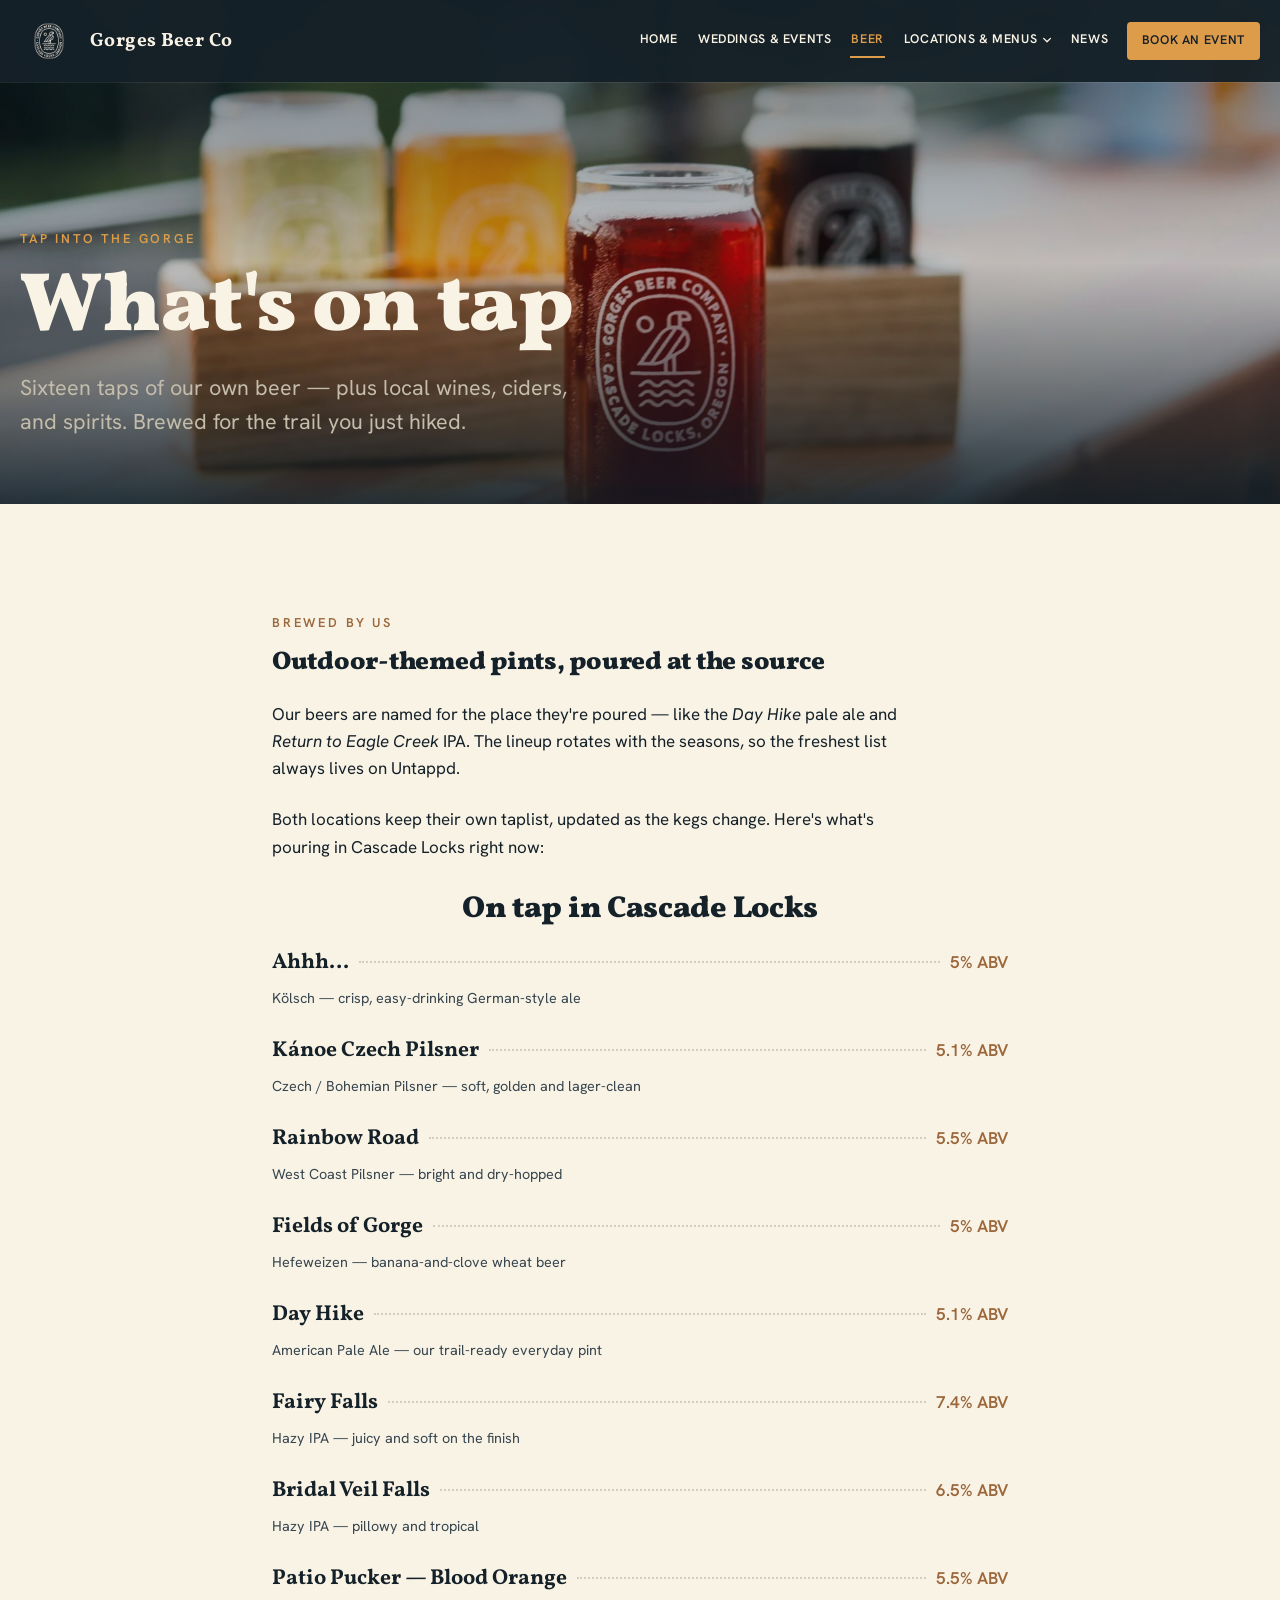
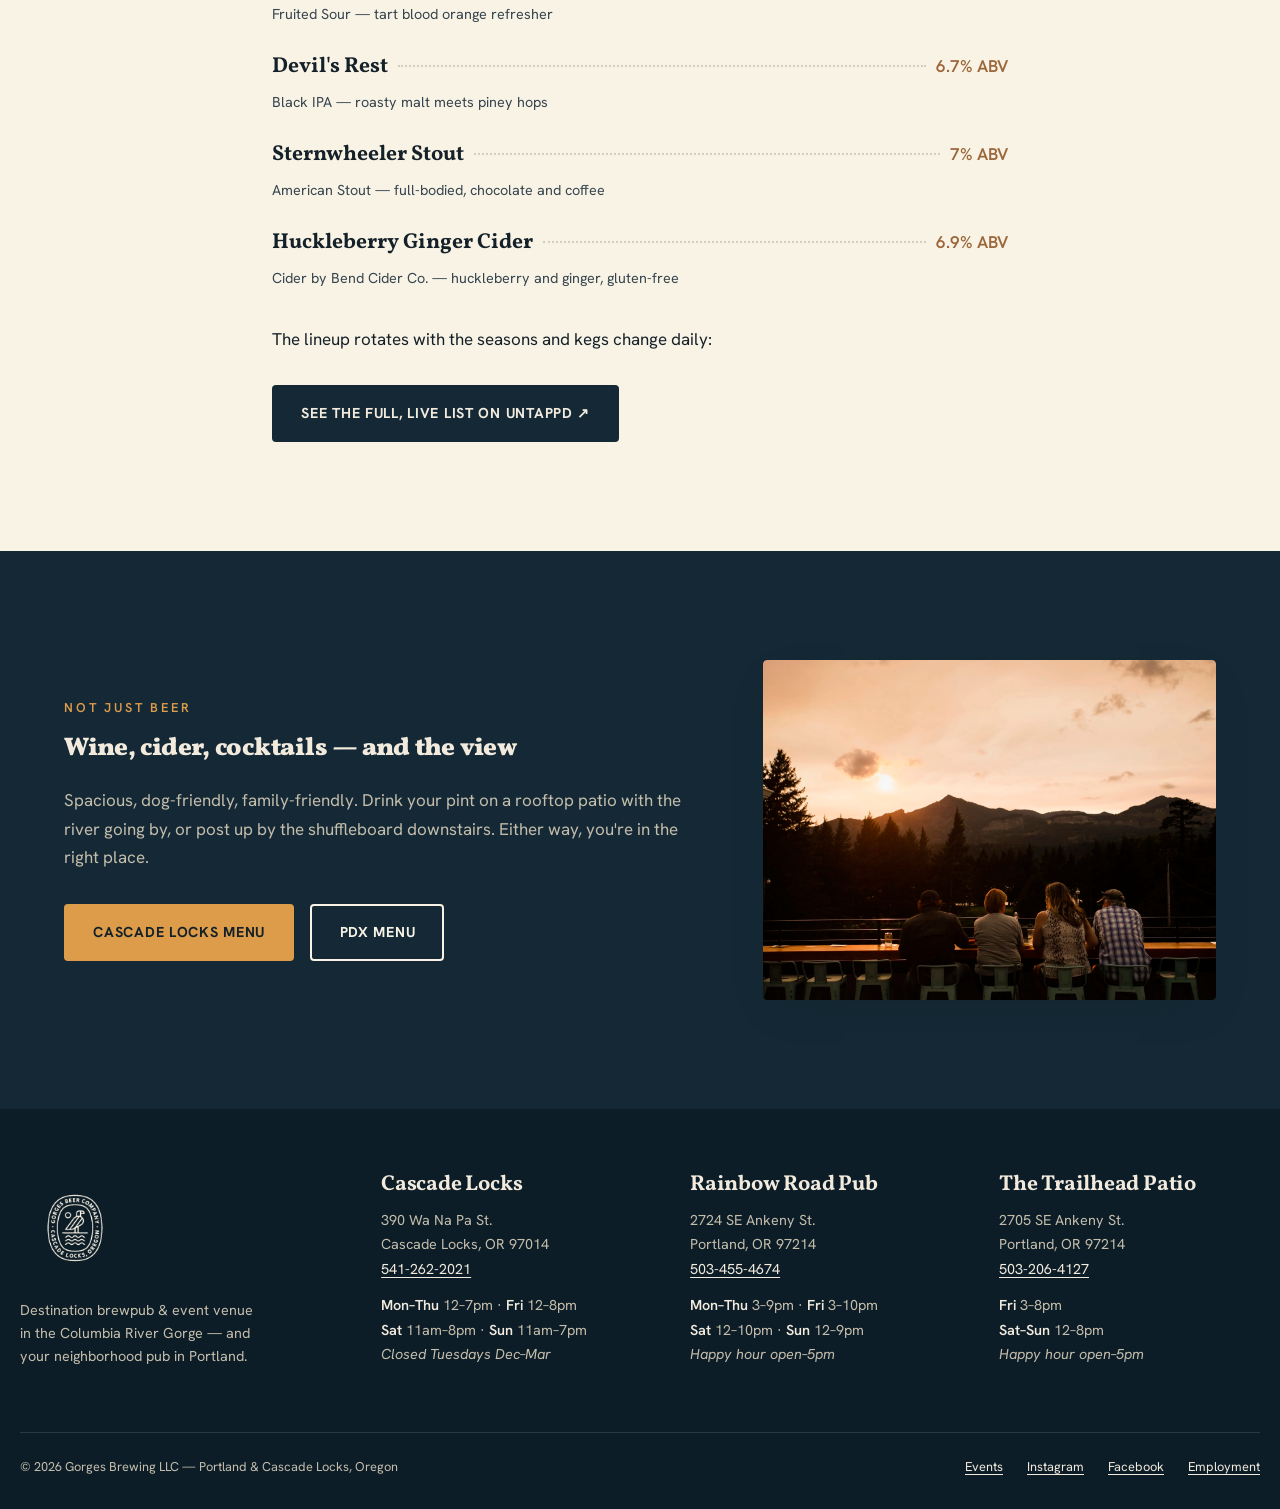
==== beer.html @ 1b835e68 "Publish client preview from 8b607e2" ====
<!DOCTYPE html>
<html lang="en">
<head>
  <meta charset="UTF-8">
  <meta name="viewport" content="width=device-width, initial-scale=1.0">
  <meta name="robots" content="noindex, nofollow">
  <title>What's On Tap — Gorges Beer Co | Brewed in Portland &amp; Poured in the Gorge</title>
  <meta name="description" content="Sixteen rotating taps of Gorges beer — pilsners, IPAs, a hefeweizen and local cider — poured fresh in Cascade Locks, plus local wines and spirits. See the current Cascade Locks taplist, updated as the kegs change.">
  <link rel="icon" href="images/logo-badge-cream.png">
  <link rel="canonical" href="https://www.gorgesbeer.com/beer.html">
  <meta property="og:title" content="What's On Tap — Gorges Beer Co">
  <meta property="og:description" content="16 taps of our own beer, plus local wine, cider and spirits — Cascade Locks &amp; Portland.">
  <meta property="og:type" content="website">
  <meta property="og:image" content="images/beer-cans.jpg">
  <link rel="stylesheet" href="css/styles.css">
</head>
<body>
  <a class="skip-link" href="#main">Skip to content</a>

  <header class="site-header site-header--solid">
    <div class="container--wide">
      <nav class="nav" aria-label="Main">
        <a class="nav__brand" href="index.html">
          <img src="images/logo-badge-cream.png" alt="Gorges Beer Company — Cascade Locks, Oregon">
          <span>Gorges Beer Co</span>
        </a>
        <button class="nav__toggle" aria-expanded="false" aria-controls="nav-links" aria-label="Menu">
          <svg viewBox="0 0 24 24" fill="none" stroke="currentColor" stroke-width="2" stroke-linecap="round"><path d="M3 6h18M3 12h18M3 18h18"/></svg>
        </button>
        <ul class="nav__links" id="nav-links">
          <li><a href="index.html">Home</a></li>
          <li><a href="weddings-events.html">Weddings &amp; Events</a></li>
          <li><a href="beer.html" aria-current="page">Beer</a></li>
          <li class="nav__dd">
            <button class="nav__dd-btn" type="button" aria-expanded="false" aria-haspopup="true">
              Locations &amp; Menus
              <svg viewBox="0 0 12 8" fill="none" stroke="currentColor" stroke-width="2" stroke-linecap="round" stroke-linejoin="round" aria-hidden="true"><path d="M1 1.5 6 6.5 11 1.5"/></svg>
            </button>
            <ul class="nav__dd-menu">
              <li><a href="menu-cascade-locks.html">Cascade Locks — Menu &amp; Hours</a></li>
              <li><a href="menu-pdx.html">Portland — Menu &amp; Hours</a></li>
              <li><a href="happy-hour.html">Happy Hour Menu</a></li>
            </ul>
          </li>
          <li><a href="news.html">News</a></li>
          <li><a class="nav__cta" href="weddings-events.html#inquiry">Book an Event</a></li>
        </ul>
      </nav>
    </div>
  </header>

  <main id="main">
    <section class="hero hero--page" aria-label="Gorges beer on tap">
      <div class="hero__media">
        <img src="images/taps-row.jpg" alt="Tap handles lined up at the Gorges bar" fetchpriority="high">
      </div>
      <div class="hero__scrim"></div>
      <div class="hero__content container--wide">
        <span class="eyebrow">Tap into the Gorge</span>
        <h1>What's on tap</h1>
        <p class="lede">Sixteen taps of our own beer — plus local wines, ciders, and spirits. Brewed for the trail you just hiked.</p>
      </div>
    </section>

    <section class="section">
      <div class="container">
        <div class="beer-brewed">
          <div class="reveal">
            <span class="eyebrow">Brewed by us</span>
            <h2>Outdoor-themed pints, poured at the source</h2>
            <p class="mt-lg">Our beers are named for the place they're poured — like the <em>Day Hike</em> pale ale and <em>Return to Eagle Creek</em> IPA. The lineup rotates with the seasons, so the freshest list always lives on Untappd.</p>
            <p class="mt-lg">Both locations keep their own taplist, updated as the kegs change. Here's what's pouring in Cascade Locks right now:</p>
            <!-- Native HTML taplist (not an iframe) so the beer list is indexable on our own domain — SEO over the Untappd embed. Refresh from Untappd location 36480. -->
            <div class="menu-section reveal mt-xl">
              <h2>On tap in Cascade Locks</h2>
              <div class="menu-item"><span class="menu-item__name">Ahhh&hellip;</span><span class="menu-item__dots"></span><span class="menu-item__price">5% ABV</span></div>
              <p class="menu-item__desc">Kölsch — crisp, easy-drinking German-style ale</p>
              <div class="menu-item"><span class="menu-item__name">Kánoe Czech Pilsner</span><span class="menu-item__dots"></span><span class="menu-item__price">5.1% ABV</span></div>
              <p class="menu-item__desc">Czech / Bohemian Pilsner — soft, golden and lager-clean</p>
              <div class="menu-item"><span class="menu-item__name">Rainbow Road</span><span class="menu-item__dots"></span><span class="menu-item__price">5.5% ABV</span></div>
              <p class="menu-item__desc">West Coast Pilsner — bright and dry-hopped</p>
              <div class="menu-item"><span class="menu-item__name">Fields of Gorge</span><span class="menu-item__dots"></span><span class="menu-item__price">5% ABV</span></div>
              <p class="menu-item__desc">Hefeweizen — banana-and-clove wheat beer</p>
              <div class="menu-item"><span class="menu-item__name">Day Hike</span><span class="menu-item__dots"></span><span class="menu-item__price">5.1% ABV</span></div>
              <p class="menu-item__desc">American Pale Ale — our trail-ready everyday pint</p>
              <div class="menu-item"><span class="menu-item__name">Fairy Falls</span><span class="menu-item__dots"></span><span class="menu-item__price">7.4% ABV</span></div>
              <p class="menu-item__desc">Hazy IPA — juicy and soft on the finish</p>
              <div class="menu-item"><span class="menu-item__name">Bridal Veil Falls</span><span class="menu-item__dots"></span><span class="menu-item__price">6.5% ABV</span></div>
              <p class="menu-item__desc">Hazy IPA — pillowy and tropical</p>
              <div class="menu-item"><span class="menu-item__name">Patio Pucker — Blood Orange</span><span class="menu-item__dots"></span><span class="menu-item__price">5.5% ABV</span></div>
              <p class="menu-item__desc">Fruited Sour — tart blood orange refresher</p>
              <div class="menu-item"><span class="menu-item__name">Devil's Rest</span><span class="menu-item__dots"></span><span class="menu-item__price">6.7% ABV</span></div>
              <p class="menu-item__desc">Black IPA — roasty malt meets piney hops</p>
              <div class="menu-item"><span class="menu-item__name">Sternwheeler Stout</span><span class="menu-item__dots"></span><span class="menu-item__price">7% ABV</span></div>
              <p class="menu-item__desc">American Stout — full-bodied, chocolate and coffee</p>
              <div class="menu-item"><span class="menu-item__name">Huckleberry Ginger Cider</span><span class="menu-item__dots"></span><span class="menu-item__price">6.9% ABV</span></div>
              <p class="menu-item__desc">Cider by Bend Cider Co. — huckleberry and ginger, gluten-free</p>
            </div>
            <p class="mt-lg">The lineup rotates with the seasons and kegs change daily:</p>
            <div class="hero__actions">
              <a class="btn btn--navy" href="https://untappd.com/v/gorges-beer-co/10723428" rel="noopener">See the full, live list on Untappd ↗</a>
            </div>
            <script type="application/ld+json">
            {
              "@context": "https://schema.org",
              "@type": "ItemList",
              "name": "Gorges Beer Co — On tap in Cascade Locks",
              "itemListElement": [
                { "@type": "ListItem", "position": 1, "item": { "@type": "Product", "name": "Ahhh…", "category": "Kölsch", "additionalProperty": { "@type": "PropertyValue", "name": "ABV", "value": "5%" } } },
                { "@type": "ListItem", "position": 2, "item": { "@type": "Product", "name": "Kánoe Czech Pilsner", "category": "Czech / Bohemian Pilsner", "additionalProperty": { "@type": "PropertyValue", "name": "ABV", "value": "5.1%" } } },
                { "@type": "ListItem", "position": 3, "item": { "@type": "Product", "name": "Rainbow Road", "category": "West Coast Pilsner", "additionalProperty": { "@type": "PropertyValue", "name": "ABV", "value": "5.5%" } } },
                { "@type": "ListItem", "position": 4, "item": { "@type": "Product", "name": "Fields of Gorge", "category": "Hefeweizen", "additionalProperty": { "@type": "PropertyValue", "name": "ABV", "value": "5%" } } },
                { "@type": "ListItem", "position": 5, "item": { "@type": "Product", "name": "Day Hike", "category": "American Pale Ale", "additionalProperty": { "@type": "PropertyValue", "name": "ABV", "value": "5.1%" } } },
                { "@type": "ListItem", "position": 6, "item": { "@type": "Product", "name": "Fairy Falls", "category": "Hazy IPA", "additionalProperty": { "@type": "PropertyValue", "name": "ABV", "value": "7.4%" } } },
                { "@type": "ListItem", "position": 7, "item": { "@type": "Product", "name": "Bridal Veil Falls", "category": "Hazy IPA", "additionalProperty": { "@type": "PropertyValue", "name": "ABV", "value": "6.5%" } } },
                { "@type": "ListItem", "position": 8, "item": { "@type": "Product", "name": "Patio Pucker — Blood Orange", "category": "Fruited Sour", "additionalProperty": { "@type": "PropertyValue", "name": "ABV", "value": "5.5%" } } },
                { "@type": "ListItem", "position": 9, "item": { "@type": "Product", "name": "Devil's Rest", "category": "Black IPA", "additionalProperty": { "@type": "PropertyValue", "name": "ABV", "value": "6.7%" } } },
                { "@type": "ListItem", "position": 10, "item": { "@type": "Product", "name": "Sternwheeler Stout", "category": "American Stout", "additionalProperty": { "@type": "PropertyValue", "name": "ABV", "value": "7%" } } },
                { "@type": "ListItem", "position": 11, "item": { "@type": "Product", "name": "Huckleberry Ginger Cider", "category": "Cider (Bend Cider Co.)", "additionalProperty": { "@type": "PropertyValue", "name": "ABV", "value": "6.9%" } } }
              ]
            }
            </script>
          </div>
        </div>
      </div>
    </section>

    <section class="section section--navy">
      <div class="container">
        <div class="split split--flip">
          <figure class="framed reveal">
            <img src="images/bar-pour.jpg" alt="A pint being poured at the Gorges bar" loading="lazy" width="1500" height="1000">
          </figure>
          <div class="reveal">
            <span class="eyebrow">Not just beer</span>
            <h2>Wine, cider, cocktails — and the view</h2>
            <p class="mt-lg">Spacious, dog-friendly, family-friendly. Drink your pint on a rooftop patio with the river going by, or post up by the shuffleboard downstairs. Either way, you're in the right place.</p>
            <div class="hero__actions">
              <a class="btn btn--amber" href="menu-cascade-locks.html">Cascade Locks menu</a>
              <a class="btn btn--ghost" href="menu-pdx.html">PDX menu</a>
            </div>
          </div>
        </div>
      </div>
    </section>
  </main>

  <footer class="site-footer">
    <div class="container--wide">
      <div class="footer-grid">
        <div class="footer-brand">
          <img src="images/logo-badge-cream.png" alt="" aria-hidden="true">
          <p>Destination brewpub &amp; event venue in the Columbia River Gorge — and your neighborhood pub in Portland.</p>
        </div>
        <div class="footer-loc">
          <h3>Cascade Locks</h3>
          <p>390 Wa Na Pa St.<br>Cascade Locks, OR 97014<br><a href="tel:+15412622021">541-262-2021</a></p>
          <p class="hours"><strong>Mon–Thu</strong> 12–7pm &middot; <strong>Fri</strong> 12–8pm<br><strong>Sat</strong> 11am–8pm &middot; <strong>Sun</strong> 11am–7pm<br><em>Closed Tuesdays Dec–Mar</em></p>
        </div>
        <div class="footer-loc">
          <h3>Rainbow Road Pub</h3>
          <p>2724 SE Ankeny St.<br>Portland, OR 97214<br><a href="tel:+15034554674">503-455-4674</a></p>
          <p class="hours"><strong>Mon–Thu</strong> 3–9pm &middot; <strong>Fri</strong> 3–10pm<br><strong>Sat</strong> 12–10pm &middot; <strong>Sun</strong> 12–9pm<br><em>Happy hour open–5pm</em></p>
        </div>
        <div class="footer-loc">
          <h3>The Trailhead Patio</h3>
          <p>2705 SE Ankeny St.<br>Portland, OR 97214<br><a href="tel:+15032064127">503-206-4127</a></p>
          <p class="hours"><strong>Fri</strong> 3–8pm<br><strong>Sat–Sun</strong> 12–8pm<br><em>Happy hour open–5pm</em></p>
        </div>
      </div>
      <div class="footer-base">
        <p>&copy; 2026 Gorges Brewing LLC — Portland &amp; Cascade Locks, Oregon</p>
        <nav aria-label="Footer">
          <a href="weddings-events.html">Events</a>
          <a href="https://www.instagram.com/gorgesbeer" rel="noopener">Instagram</a>
          <a href="https://www.facebook.com/Gorges-Beer-Co-111196990319168" rel="noopener">Facebook</a>
          <a href="https://www.gorgesbeer.com/employment-contact" rel="noopener">Employment</a>
        </nav>
      </div>
    </div>
  </footer>

  <script src="js/config.js"></script>
  <script src="js/main.js"></script>
</body>
</html>
---- css/styles.css ----
/* ============================================================
   GORGES BEER CO — design system
   Lodge editorial: cream daylight base, river-navy bands,
   teal + amber accents. Vollkorn display / Hanken Grotesk body.
   ============================================================ */

@import url('https://fonts.googleapis.com/css2?family=Vollkorn:ital,wght@0,700;0,900;1,600&family=Hanken+Grotesk:wght@400;500;600;700&display=swap');

/* ---------- tokens ---------- */
:root {
  --ink:        oklch(24% 0.022 235);
  --ink-soft:   oklch(38% 0.024 235);
  --ink-faint:  oklch(50% 0.02 235);
  --cream:      oklch(96.5% 0.018 85);
  --cream-deep: oklch(92.5% 0.024 85);
  --cream-line: oklch(85% 0.025 85);
  --navy:       oklch(27% 0.035 235);
  --navy-deep:  oklch(22% 0.03 238);
  --on-navy:    oklch(94% 0.02 85);
  --on-navy-soft: oklch(80% 0.025 90);
  --teal:       oklch(52% 0.085 205);
  --teal-bright:oklch(66% 0.1 200);
  --amber:      oklch(74% 0.125 70);
  --amber-deep: oklch(66% 0.13 65);
  --caramel:    oklch(56% 0.09 60);

  --font-display: 'Vollkorn', 'Iowan Old Style', Georgia, serif;
  --font-body: 'Hanken Grotesk', 'Avenir Next', 'Segoe UI', sans-serif;

  /* fluid type scale (~1.3 ratio) */
  --text-xs: 0.8rem;
  --text-sm: 0.9rem;
  --text-base: 1.0625rem;
  --text-md: clamp(1.15rem, 1rem + 0.5vw, 1.35rem);
  --text-lg: clamp(1.45rem, 1.2rem + 1vw, 1.9rem);
  --text-xl: clamp(1.9rem, 1.4rem + 2vw, 2.8rem);
  --text-2xl: clamp(2.5rem, 1.8rem + 3.2vw, 4.2rem);
  --text-hero: clamp(2.6rem, 1.6rem + 4.6vw, 5.2rem);

  --space-2xs: 0.25rem;
  --space-xs: 0.5rem;
  --space-sm: 0.75rem;
  --space-md: 1rem;
  --space-lg: 1.5rem;
  --space-xl: 2rem;
  --space-2xl: 3rem;
  --space-3xl: 4rem;
  --space-4xl: 6rem;
  --section-pad: clamp(3.5rem, 2rem + 6vw, 7rem);

  --container: 72rem;
  --container-wide: 86rem;
  --radius: 4px;
  --shadow-lift: 0 14px 40px -18px oklch(24% 0.022 235 / 0.35);
  --ease-out: cubic-bezier(0.22, 1, 0.36, 1);
}

/* ---------- reset / base ---------- */
*, *::before, *::after { box-sizing: border-box; }
* { margin: 0; }
html { scroll-behavior: smooth; scroll-padding-top: 6rem; }
@media (prefers-reduced-motion: reduce) {
  html { scroll-behavior: auto; }
  *, *::before, *::after { animation-duration: 0.01ms !important; transition-duration: 0.01ms !important; }
}
body {
  font-family: var(--font-body);
  font-size: var(--text-base);
  line-height: 1.6;
  color: var(--ink);
  background: var(--cream);
  -webkit-font-smoothing: antialiased;
  text-rendering: optimizeLegibility;
}
img, video { display: block; max-width: 100%; height: auto; }
a { color: var(--teal); text-decoration-thickness: 1px; text-underline-offset: 3px; }
a:hover { color: var(--teal-bright); }
h1, h2, h3, h4 {
  font-family: var(--font-display);
  font-weight: 900;
  line-height: 1.08;
  letter-spacing: -0.01em;
  text-wrap: balance;
}
p { max-width: 65ch; }
:focus-visible {
  outline: 3px solid var(--teal-bright);
  outline-offset: 3px;
  border-radius: 2px;
}
::selection { background: var(--amber); color: var(--ink); }

.skip-link {
  position: absolute; left: -200vw; top: 0;
  background: var(--ink); color: var(--cream);
  padding: var(--space-sm) var(--space-lg); z-index: 200;
}
.skip-link:focus { left: 0; }

/* ---------- layout primitives ---------- */
.container { width: min(100% - 2.5rem, var(--container)); margin-inline: auto; }
.container--wide { width: min(100% - 2.5rem, var(--container-wide)); margin-inline: auto; }
.section { padding-block: var(--section-pad); }
.section--tint { background: var(--cream-deep); }
.section--navy { background: var(--navy); color: var(--on-navy); }
.section--navy h2, .section--navy h3 { color: var(--on-navy); }
.section--navy p { color: var(--on-navy-soft); line-height: 1.68; }

.eyebrow {
  font-size: var(--text-xs);
  font-weight: 600;
  letter-spacing: 0.22em;
  text-transform: uppercase;
  color: var(--caramel);
  display: block;
  margin-bottom: var(--space-md);
}
.section--navy .eyebrow { color: var(--amber); }

.section-head { margin-bottom: var(--space-2xl); }
.section-head h2 { font-size: var(--text-xl); max-width: 22ch; }
.section-head--center { text-align: center; }
.section-head--center h2 { margin-inline: auto; }
.section-head--center .lede { margin-inline: auto; }
.lede { font-size: var(--text-md); color: var(--ink-soft); margin-top: var(--space-md); }

/* editorial split — asymmetric 7/5 */
.split { display: grid; gap: var(--space-2xl); align-items: center; }
@media (min-width: 860px) {
  .split { grid-template-columns: 7fr 5fr; gap: var(--space-3xl); }
  .split--flip > :first-child { order: 2; }
}
.split figure img { width: 100%; aspect-ratio: 4 / 3; object-fit: cover; border-radius: var(--radius); }
.split figure { position: relative; }
.beer-brewed { max-width: 46rem; margin-inline: auto; }

/* ---------- header / nav ---------- */
.site-header {
  position: fixed; inset-inline: 0; top: 0; z-index: 100;
  transition: background 0.35s var(--ease-out), box-shadow 0.35s var(--ease-out);
}
.site-header.is-solid,
.site-header--solid {
  background: oklch(24% 0.022 235 / 0.96);
  box-shadow: 0 1px 0 oklch(100% 0 0 / 0.08);
}
.nav {
  display: flex; align-items: center; justify-content: space-between;
  gap: var(--space-lg);
  padding-block: var(--space-sm);
  min-height: 4.25rem;
}
.nav__brand { display: flex; align-items: center; gap: var(--space-sm); text-decoration: none; }
.nav__brand img { width: 58px; height: auto; }
.nav__brand span {
  font-family: var(--font-display); font-weight: 700;
  font-size: 1.2rem; color: var(--cream); letter-spacing: 0.02em;
  white-space: nowrap;
}
.nav__links { display: flex; align-items: center; gap: clamp(0.65rem, 1.3vw, 1.25rem); list-style: none; padding: 0; flex-wrap: nowrap; }
.nav__brand { flex-shrink: 0; }
.nav__links a {
  display: inline-block; /* box-aligns with the Menu dropdown button so all items flex-center on one line */
  font-size: 0.78rem; font-weight: 600; letter-spacing: 0.05em;
  text-transform: uppercase; text-decoration: none; color: var(--cream);
  padding: 0.4rem 0.1rem; border-bottom: 2px solid transparent;
  white-space: nowrap;
}
.nav__links a:hover { color: var(--amber); }
.nav__links a[aria-current="page"] { border-bottom-color: var(--amber); color: var(--amber); }
.nav__cta {
  background: var(--amber); color: var(--ink) !important;
  padding: 0.55rem 0.95rem !important; border-radius: var(--radius);
  border-bottom: none !important;
}
.nav__cta:hover { background: var(--amber-deep); color: var(--ink) !important; }
.nav__toggle {
  display: none; background: none; border: 0; cursor: pointer;
  width: 44px; height: 44px; padding: 10px; color: var(--cream);
}
.nav__toggle svg { width: 100%; height: 100%; }
@media (max-width: 1099px) {
  .nav__toggle { display: block; }
  .nav__links {
    position: fixed; inset: 0; top: 4.25rem;
    flex-direction: column; justify-content: flex-start;
    gap: 0; padding-top: var(--space-xl);
    background: var(--navy-deep);
    transform: translateY(-110%); visibility: hidden;
    transition: transform 0.4s var(--ease-out), visibility 0.4s;
  }
  .nav__links.is-open { transform: translateY(0); visibility: visible; }
  .nav__links li { width: 100%; text-align: center; }
  .nav__links a { display: block; padding: var(--space-md); font-size: var(--text-md); }
  .nav__cta { margin: var(--space-lg) auto 0; display: inline-block !important; }
}


/* ---------- nav: menu dropdown ---------- */
.nav__dd { position: relative; }
.nav__dd-btn {
  display: inline-flex; align-items: center; gap: 0.35rem;
  background: none; border: 0; cursor: pointer;
  line-height: inherit; /* UA buttons default to line-height:normal — inherit so the box matches the nav links */
  font-family: var(--font-body); font-size: 0.78rem; font-weight: 600;
  letter-spacing: 0.05em; text-transform: uppercase; color: var(--cream);
  padding: 0.4rem 0.1rem; border-bottom: 2px solid transparent;
  white-space: nowrap;
}
.nav__dd-btn svg { width: 0.65em; height: 0.65em; transition: transform 0.25s var(--ease-out); }
.nav__dd-btn:hover { color: var(--amber); }
.nav__dd-btn--active { border-bottom-color: var(--amber); color: var(--amber); }
.nav__dd-menu { list-style: none; padding: 0; margin: 0; }
@media (min-width: 1100px) {
  .nav__dd-menu {
    position: absolute; top: calc(100% + 0.6rem); left: 50%;
    transform: translate(-50%, -6px);
    min-width: 14rem; padding: 0.45rem;
    background: oklch(24% 0.022 235 / 0.97);
    border-radius: var(--radius);
    box-shadow: 0 18px 40px oklch(15% 0.03 238 / 0.45);
    opacity: 0; visibility: hidden;
    transition: opacity 0.25s var(--ease-out), transform 0.25s var(--ease-out), visibility 0.25s;
  }
  .nav__dd:hover .nav__dd-menu, .nav__dd:focus-within .nav__dd-menu, .nav__dd.is-open .nav__dd-menu {
    opacity: 1; visibility: visible; transform: translate(-50%, 0);
  }
  .nav__dd:hover .nav__dd-btn svg, .nav__dd.is-open .nav__dd-btn svg { transform: rotate(180deg); }
  .nav__dd-menu a { display: block; padding: 0.6rem 0.85rem; border-bottom: none; border-radius: calc(var(--radius) - 4px); }
  .nav__dd-menu a:hover { background: oklch(100% 0 0 / 0.07); }
}
@media (max-width: 1099px) {
  .nav__dd { width: 100%; text-align: center; }
  .nav__dd-btn { display: flex; width: 100%; justify-content: center; padding: var(--space-md); font-size: var(--text-md); }
  .nav__dd.is-open .nav__dd-btn svg { transform: rotate(180deg); }
  .nav__dd-menu { display: none; }
  .nav__dd.is-open .nav__dd-menu { display: block; background: oklch(100% 0 0 / 0.05); padding-block: var(--space-xs); }
  .nav__dd-menu a { font-size: var(--text-base); opacity: 0.92; }
}

/* ---------- hero ---------- */
.hero {
  position: relative; min-height: clamp(34rem, 96svh, 60rem);
  display: flex; align-items: flex-end;
  color: var(--cream); overflow: hidden;
}
.hero__media, .hero__media video, .hero__media img {
  position: absolute; inset: 0; width: 100%; height: 100%; object-fit: cover;
}
.hero__scrim {
  position: absolute; inset: 0;
  background:
    linear-gradient(to top, oklch(20% 0.03 238 / 0.88) 0%, oklch(20% 0.03 238 / 0.25) 48%, oklch(20% 0.03 238 / 0.6) 100%);
}
.hero__content { position: relative; padding-block: var(--space-4xl) var(--space-3xl); }
.hero__content .eyebrow { color: var(--amber); }
.hero h1 { font-size: var(--text-hero); color: var(--cream); max-width: 14ch; }
.hero .lede { color: var(--on-navy-soft); max-width: 46ch; }
.hero__actions { display: flex; flex-wrap: wrap; gap: var(--space-md); margin-top: var(--space-xl); }

.hero--page { min-height: clamp(22rem, 56svh, 34rem); }

/* ---------- buttons ---------- */
.btn {
  display: inline-flex; align-items: center; justify-content: center; gap: 0.5rem;
  font-family: var(--font-body); font-weight: 700; font-size: var(--text-sm);
  letter-spacing: 0.05em; text-transform: uppercase; text-decoration: none;
  padding: 0.95rem 1.7rem; border-radius: var(--radius);
  border: 2px solid transparent; cursor: pointer;
  transition: transform 0.25s var(--ease-out), background 0.25s, color 0.25s, border-color 0.25s;
  min-height: 44px;
}
.btn:hover { transform: translateY(-2px); }
.btn--amber { background: var(--amber); color: var(--ink); }
.btn--amber:hover { background: var(--amber-deep); color: var(--ink); }
.btn--ghost { border-color: var(--cream); color: var(--cream); background: transparent; }
.btn--ghost:hover { background: var(--cream); color: var(--ink); }
.btn--navy { background: var(--navy); color: var(--on-navy); }
.btn--navy:hover { background: var(--navy-deep); color: var(--on-navy); }
.btn--line { border-color: var(--ink); color: var(--ink); background: transparent; }
.btn--line:hover { background: var(--ink); color: var(--cream); }

/* ---------- locations band ---------- */
.loc-band { display: grid; gap: var(--space-xl); }
@media (min-width: 860px) { .loc-band { grid-template-columns: 1.15fr 1fr; } }
.loc-card { position: relative; border-radius: var(--radius); overflow: hidden; min-height: 24rem; display: flex; align-items: flex-end; color: var(--cream); text-decoration: none; }
.loc-card img { position: absolute; inset: 0; width: 100%; height: 100%; object-fit: cover; transition: transform 0.8s var(--ease-out); }
.loc-card:hover img { transform: scale(1.04); }
.loc-card__scrim { position: absolute; inset: 0; background: linear-gradient(to top, oklch(20% 0.03 238 / 0.85), oklch(20% 0.03 238 / 0.05) 60%); }
.loc-card__body { position: relative; padding: var(--space-xl); }
.loc-card__body h3 { font-size: var(--text-lg); color: var(--cream); }
.loc-card__body p { color: var(--on-navy-soft); font-size: var(--text-sm); margin-top: var(--space-xs); }
.loc-card__tag { font-size: var(--text-xs); font-weight: 700; letter-spacing: 0.18em; text-transform: uppercase; color: var(--amber); }

/* ---------- stat strip (editorial numerals, no metric cards) ---------- */
.stat-strip {
  display: grid; grid-template-columns: repeat(auto-fit, minmax(150px, 1fr));
  gap: var(--space-xl); padding-block: var(--space-xl);
  border-block: 1px solid var(--cream-line);
}
.section--navy .stat-strip { border-color: oklch(100% 0 0 / 0.14); }
.stat-strip div { text-align: left; }
.stat-strip strong {
  font-family: var(--font-display); font-weight: 900;
  font-size: var(--text-xl); display: block; line-height: 1;
}
.stat-strip span { font-size: var(--text-sm); color: var(--ink-faint); }
.section--navy .stat-strip span { color: var(--on-navy-soft); }

/* ---------- gallery ---------- */
.gallery { columns: 2; column-gap: var(--space-md); }
@media (min-width: 760px) { .gallery { columns: 3; } }
.gallery figure { margin: 0 0 var(--space-md); break-inside: avoid; border-radius: var(--radius); overflow: hidden; }
.gallery img { width: 100%; transition: transform 0.7s var(--ease-out); }
.gallery figure:hover img { transform: scale(1.03); }

/* ---------- spaces list (events page) ---------- */
.spaces { display: grid; gap: 0; border-top: 1px solid var(--cream-line); }
.space-row {
  display: grid; gap: var(--space-md);
  padding-block: var(--space-xl);
  border-bottom: 1px solid var(--cream-line);
}
@media (min-width: 760px) {
  .space-row { grid-template-columns: minmax(0, 24rem) 1fr; gap: var(--space-2xl); align-items: center; }
  .space-row:nth-child(even) .space-row__media { order: 2; }
}
.space-row__media { margin: 0; border-radius: var(--radius); overflow: hidden; box-shadow: var(--shadow-lift); }
.space-row__media img { display: block; width: 100%; aspect-ratio: 3 / 2; object-fit: cover; }
.space-row__body { display: grid; gap: var(--space-sm); align-content: center; }
.space-row__body:only-child { grid-column: 1 / -1; max-width: 60rem; }
.space-row h3 { font-size: var(--text-lg); }
.space-row .cap {
  font-family: var(--font-display); font-weight: 700; font-size: var(--text-md);
  color: var(--caramel); white-space: nowrap;
}
.space-row p { color: var(--ink-soft); }
.space-note { margin: 0; padding-block: var(--space-xl); color: var(--ink-soft); font-size: var(--text-sm); }
.space-note strong { color: var(--ink); font-weight: 700; }

/* ---------- space-row image carousel (manual, no auto-rotate) ---------- */
.carousel { position: relative; }
.carousel__track img { display: block; width: 100%; aspect-ratio: 3 / 2; object-fit: cover; }
.carousel__track img[hidden] { display: none; }
.carousel__btn {
  position: absolute; top: 50%; transform: translateY(-50%);
  width: 44px; height: 44px; display: grid; place-items: center;
  border: 0; border-radius: 50%; cursor: pointer; color: var(--ink);
  background: oklch(99% 0.008 85 / 0.85); box-shadow: var(--shadow-lift);
  transition: background 0.2s var(--ease-out);
}
.carousel__btn:hover { background: var(--cream); }
.carousel__btn:focus-visible { outline: 2px solid var(--caramel); outline-offset: 2px; }
.carousel__btn--prev { left: var(--space-sm); }
.carousel__btn--next { right: var(--space-sm); }
.carousel__btn svg { width: 20px; height: 20px; }
.carousel__dots {
  position: absolute; left: 0; right: 0; bottom: var(--space-sm);
  display: flex; justify-content: center; gap: var(--space-xs);
}
.carousel__dot {
  width: 9px; height: 9px; padding: 0; border: 0; border-radius: 50%; cursor: pointer;
  background: oklch(100% 0 0 / 0.55); box-shadow: 0 0 0 1px oklch(24% 0.022 235 / 0.3);
  transition: background 0.2s var(--ease-out);
}
.carousel__dot[aria-current="true"] { background: var(--cream); box-shadow: 0 0 0 1px var(--caramel); }
.carousel__dot:focus-visible { outline: 2px solid var(--caramel); outline-offset: 2px; }
.carousel__status { position: absolute; width: 1px; height: 1px; margin: -1px; padding: 0; overflow: hidden; clip: rect(0 0 0 0); border: 0; }

/* ---------- testimonials ---------- */
.reviews-meta { font-size: var(--text-sm); color: var(--ink-faint); margin-top: var(--space-sm); max-width: 34rem; margin-inline: auto; text-wrap: balance; }
.reviews-meta strong { color: var(--caramel); font-family: var(--font-display); font-weight: 700; }
.quotes { display: grid; gap: var(--space-lg); }
@media (min-width: 760px) { .quotes { grid-template-columns: repeat(3, 1fr); gap: var(--space-xl); } }
.quote-card {
  margin: 0; background: var(--cream); border: 1px solid var(--cream-line);
  border-radius: var(--radius); padding: var(--space-xl); box-shadow: var(--shadow-lift);
}
.quote-card.pull-quote { font-size: var(--text-md); max-width: none; line-height: 1.4; }
.quote-card .stars { display: block; color: var(--amber-deep); letter-spacing: 2px; font-style: normal; font-size: var(--text-sm); margin-bottom: var(--space-sm); }

/* ---------- menu typography ---------- */
.menu-section { max-width: 46rem; margin-inline: auto; }
.menu-section + .menu-section { margin-top: var(--space-3xl); }
.menu-section > h2 {
  font-size: var(--text-lg); text-align: center; margin-bottom: var(--space-xs);
}
.menu-section > .menu-note { text-align: center; color: var(--ink-faint); font-size: var(--text-sm); margin: 0 auto var(--space-xl); }
.menu-outro { max-width: 46rem; margin: var(--space-2xl) auto 0; text-align: center; }
.menu-outro .menu-note { color: var(--ink-faint); font-size: var(--text-sm); margin: 0 0 var(--space-lg); }

/* ---------- location / visit block ---------- */
.visit { display: grid; gap: var(--space-xl); }
@media (min-width: 860px) { .visit { grid-template-columns: 7fr 5fr; gap: var(--space-3xl); align-items: start; } }
.visit-card { margin: 0; display: grid; gap: var(--space-lg); background: var(--cream); border: 1px solid var(--cream-line); border-radius: var(--radius); padding: var(--space-xl); box-shadow: var(--shadow-lift); }
.visit-card dt { font-family: var(--font-display); font-weight: 700; font-size: var(--text-sm); color: var(--caramel); }
.visit-card dd { margin: var(--space-2xs) 0 0; color: var(--ink-soft); }
.visit-card a { color: inherit; }
.menu-item { display: flex; align-items: baseline; gap: 0.6rem; padding-block: var(--space-sm); }
.menu-item__name { font-family: var(--font-display); font-weight: 700; font-size: var(--text-md); }
.menu-item__dots { flex: 1; border-bottom: 2px dotted var(--cream-line); transform: translateY(-0.3em); min-width: 2rem; }
.menu-item__price { font-weight: 600; color: var(--caramel); white-space: nowrap; }
.menu-item__desc { color: var(--ink-soft); font-size: var(--text-sm); margin-top: -0.35rem; padding-bottom: var(--space-sm); max-width: 52ch; }

/* ---------- forms ---------- */
.form-grid { display: grid; gap: var(--space-lg); }
@media (min-width: 700px) {
  .form-grid { grid-template-columns: 1fr 1fr; }
  .form-grid .form-field--full { grid-column: 1 / -1; }
}
.form-field label { display: block; font-weight: 600; font-size: var(--text-sm); margin-bottom: var(--space-2xs); }
.form-field label .req { color: var(--caramel); }
.form-field input, .form-field select, .form-field textarea {
  width: 100%; font: inherit; color: var(--ink);
  background: oklch(99% 0.008 85);
  border: 1px solid var(--cream-line); border-radius: var(--radius);
  padding: 0.8rem 0.9rem; min-height: 48px;
}
.form-field textarea { min-height: 9rem; resize: vertical; }
.form-field input:focus, .form-field select:focus, .form-field textarea:focus {
  outline: 3px solid var(--teal-bright); outline-offset: 1px; border-color: var(--teal);
}
.form-field .field-error { display: none; color: oklch(45% 0.16 25); font-size: var(--text-xs); margin-top: var(--space-2xs); }
.form-field.has-error input, .form-field.has-error select, .form-field.has-error textarea { border-color: oklch(45% 0.16 25); }
.form-field.has-error .field-error { display: block; }
.hp-field { position: absolute !important; left: -200vw !important; width: 1px; height: 1px; overflow: hidden; }
.form-status { display: none; padding: var(--space-md) var(--space-lg); border-radius: var(--radius); margin-top: var(--space-lg); font-weight: 600; }
.form-status.is-ok { display: block; background: oklch(90% 0.06 160); color: oklch(30% 0.07 160); }
.form-status.is-err { display: block; background: oklch(92% 0.045 25); color: oklch(38% 0.14 25); }

/* ---------- popup modal ---------- */
.modal {
  position: fixed; inset: 0; z-index: 150;
  display: none; align-items: center; justify-content: center;
  padding: var(--space-lg);
  background: oklch(20% 0.03 238 / 0.72);
}
.modal.is-open { display: flex; }
.modal__card {
  position: relative; background: var(--cream);
  border-radius: 6px; box-shadow: var(--shadow-lift);
  max-width: 26rem; width: 100%; padding: var(--space-2xl) var(--space-xl) var(--space-xl);
  text-align: center;
  animation: modal-in 0.45s var(--ease-out);
}
@keyframes modal-in { from { opacity: 0; transform: translateY(18px); } to { opacity: 1; transform: none; } }
.modal__badges { display: flex; justify-content: center; align-items: center; gap: var(--space-lg); margin-bottom: var(--space-lg); }
.modal__badges img { width: 7.5rem; height: auto; }
.modal__card h2 { font-size: var(--text-lg); margin-bottom: var(--space-xs); }
.modal__card p { color: var(--ink-soft); font-size: var(--text-sm); margin-inline: auto; }
.modal__card .btn { margin-top: var(--space-lg); }
.modal__close {
  position: absolute; top: 0.6rem; right: 0.6rem;
  width: 44px; height: 44px; border: 0; border-radius: var(--radius);
  background: transparent; color: var(--ink-soft); cursor: pointer;
  font-size: 1.5rem; line-height: 1;
}
.modal__close:hover { background: var(--cream-deep); color: var(--ink); }

/* ---------- news ---------- */
.news-list { display: grid; gap: var(--space-2xl); }
@media (min-width: 760px) { .news-list { grid-template-columns: repeat(2, 1fr); } }
.news-card { display: grid; gap: var(--space-md); align-content: start; }
.news-card img { aspect-ratio: 16 / 10; object-fit: cover; border-radius: var(--radius); width: 100%; }
.news-card time { font-size: var(--text-xs); letter-spacing: 0.14em; text-transform: uppercase; color: var(--ink-faint); }
.news-card h3 { font-size: var(--text-lg); }
.news-card h3 a { color: inherit; text-decoration: none; }
.news-card h3 a:hover { color: var(--teal); }

/* ---------- footer ---------- */
.site-footer { background: var(--navy-deep); color: var(--on-navy-soft); padding-block: var(--space-3xl) var(--space-xl); }
.site-footer a { color: var(--on-navy); }
.site-footer a:hover { color: var(--amber); }
.footer-grid { display: grid; gap: var(--space-2xl); }
@media (min-width: 860px) { .footer-grid { grid-template-columns: 1.2fr 1fr 1fr 1fr; } }
.footer-brand img { width: 110px; margin-bottom: var(--space-md); }
.footer-brand p { font-size: var(--text-sm); max-width: 30ch; }
.footer-loc h3 { color: var(--on-navy); font-size: var(--text-md); font-weight: 700; margin-bottom: var(--space-sm); }
.footer-loc p { font-size: var(--text-sm); line-height: 1.7; }
.footer-loc .hours { margin-top: var(--space-sm); }
.footer-loc strong { color: var(--on-navy); font-weight: 600; }
.footer-base {
  margin-top: var(--space-3xl); padding-top: var(--space-lg);
  border-top: 1px solid oklch(100% 0 0 / 0.12);
  display: flex; flex-wrap: wrap; gap: var(--space-md); justify-content: space-between;
  font-size: var(--text-xs);
}
.footer-base nav { display: flex; gap: var(--space-lg); }

/* ---------- reveal on scroll ---------- */
.reveal { opacity: 0; transform: translateY(26px); transition: opacity 0.7s var(--ease-out), transform 0.7s var(--ease-out); }
.reveal.is-in { opacity: 1; transform: none; }
@media (prefers-reduced-motion: reduce) { .reveal { opacity: 1; transform: none; } }

/* ---------- helpers ---------- */
.text-center { text-align: center; }
.mt-lg { margin-top: var(--space-lg); }
.mt-xl { margin-top: var(--space-xl); }
.mt-2xl { margin-top: var(--space-2xl); }
.award-badges { display: flex; align-items: center; gap: var(--space-xl); flex-wrap: wrap; }
.award-badges img { width: 8rem; height: auto; }
figure.framed { border-radius: var(--radius); overflow: hidden; box-shadow: var(--shadow-lift); }
.pull-quote {
  font-family: var(--font-display); font-style: italic; font-weight: 600;
  font-size: var(--text-lg); line-height: 1.35; max-width: 26ch;
}
.pull-quote cite { display: block; font-family: var(--font-body); font-style: normal; font-weight: 600; font-size: var(--text-sm); color: var(--ink-faint); margin-top: var(--space-md); }
.section--navy .pull-quote cite { color: var(--on-navy-soft); }
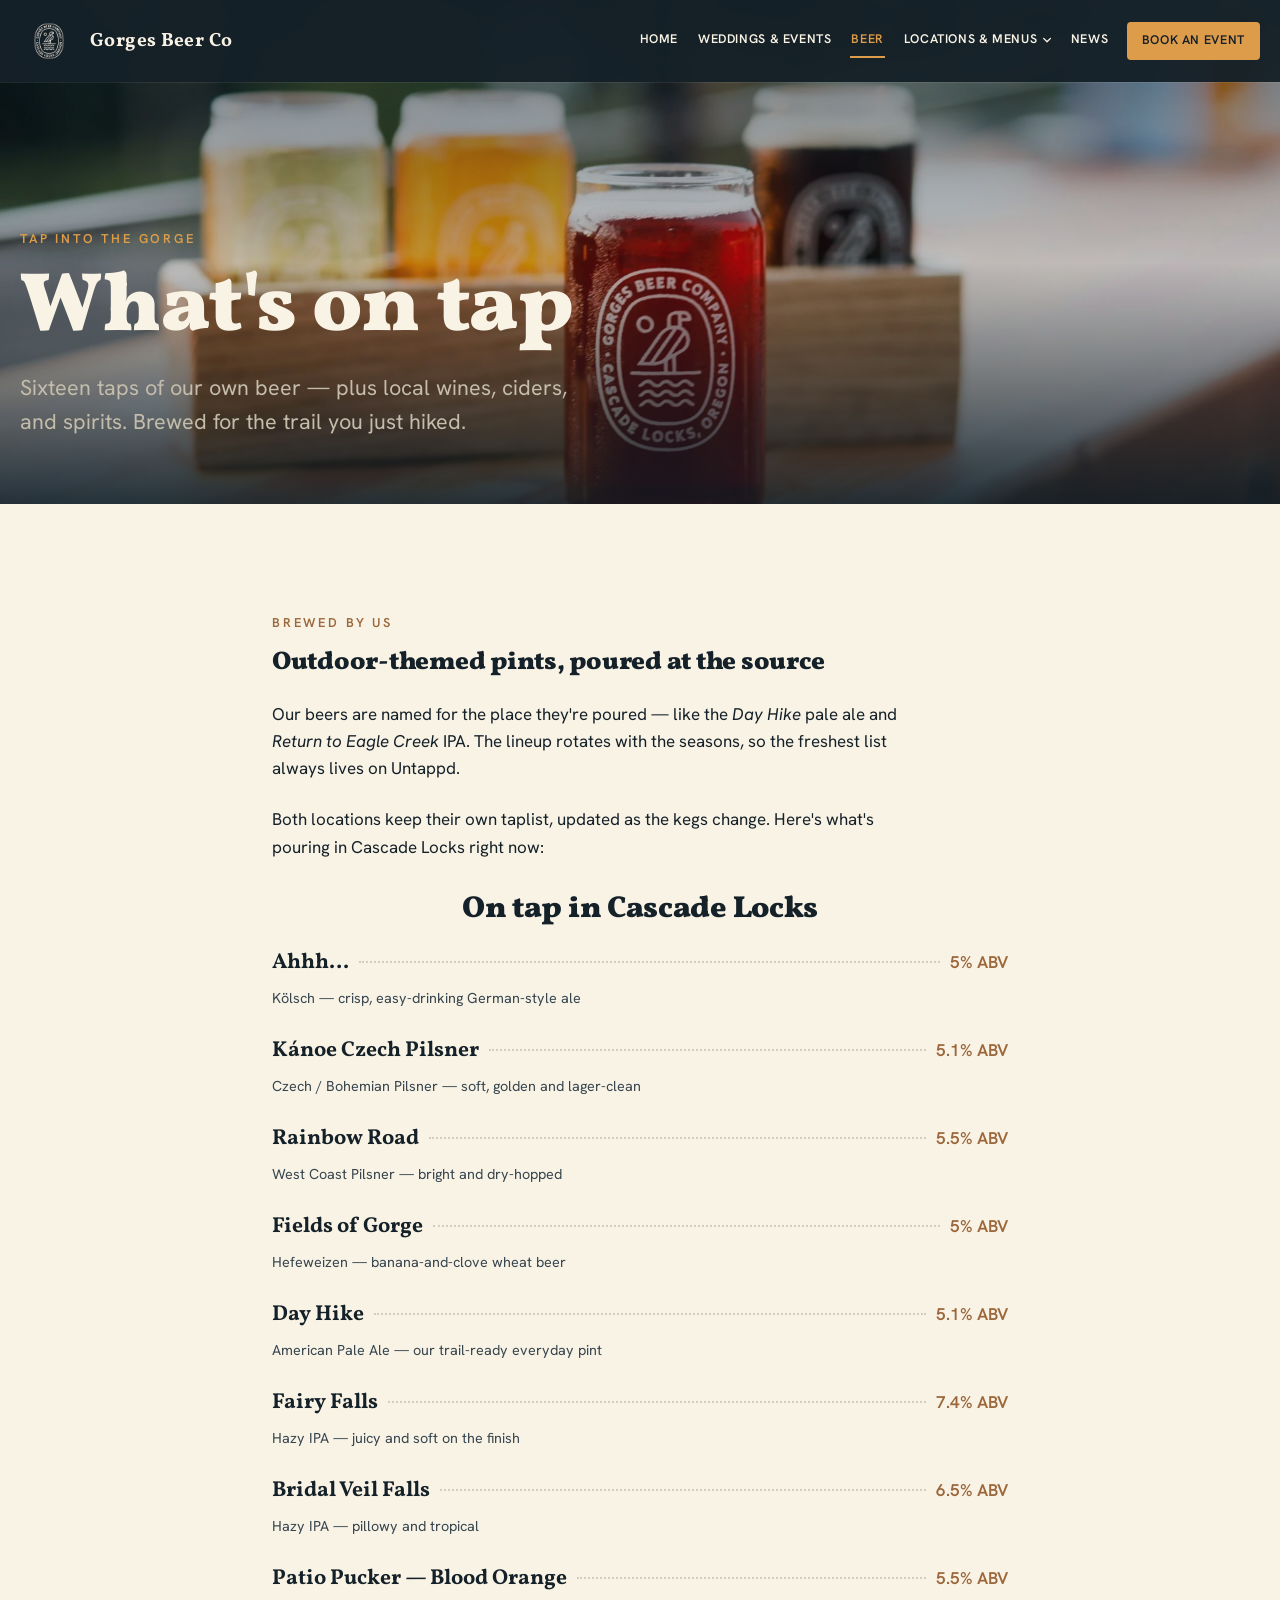
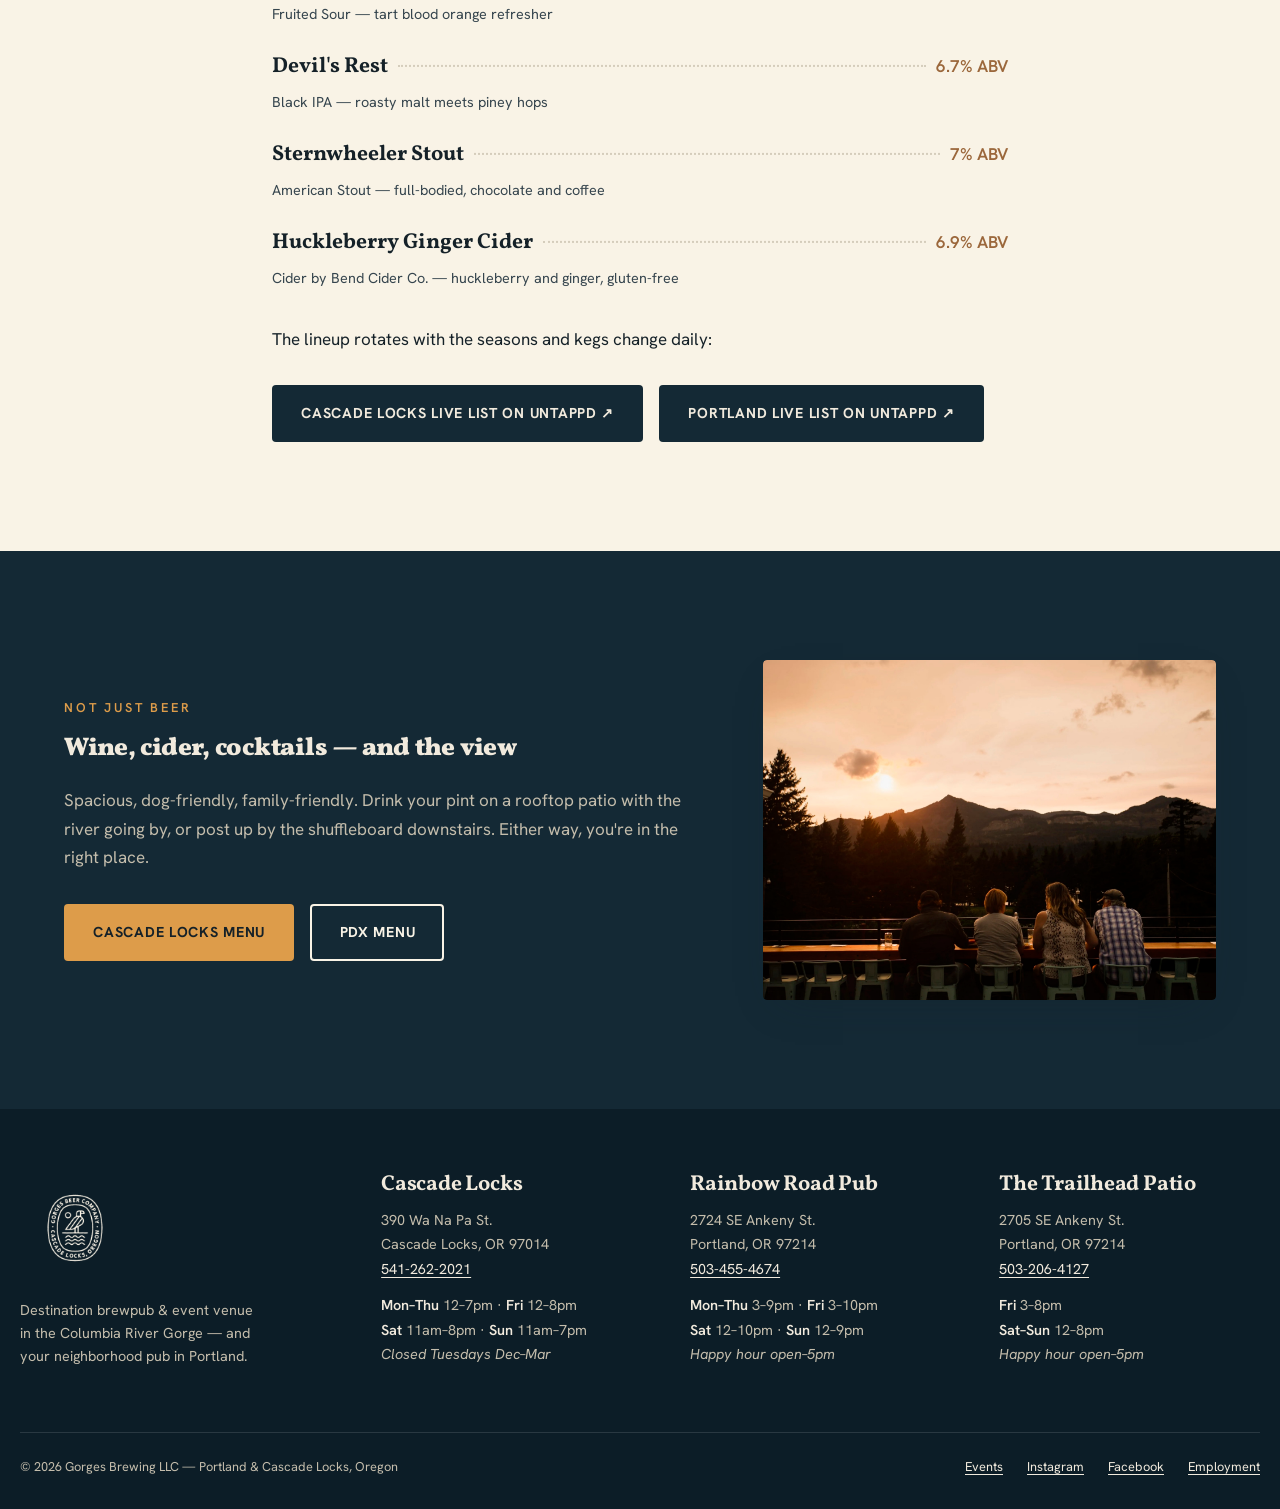
==== commit 3abf89cd: "Publish client preview from a123885" ====
--- a/beer.html
+++ b/beer.html
@@ -98,7 +98,8 @@
             </div>
             <p class="mt-lg">The lineup rotates with the seasons and kegs change daily:</p>
             <div class="hero__actions">
-              <a class="btn btn--navy" href="https://untappd.com/v/gorges-beer-co/10723428" rel="noopener">See the full, live list on Untappd ↗</a>
+              <a class="btn btn--navy" href="https://untappd.com/v/gorges-beer-co/10723428" rel="noopener">Cascade Locks live list on Untappd ↗</a>
+              <a class="btn btn--navy" href="https://untappd.com/v/gorges-beer-co/9879939" rel="noopener">Portland live list on Untappd ↗</a>
             </div>
             <script type="application/ld+json">
             {
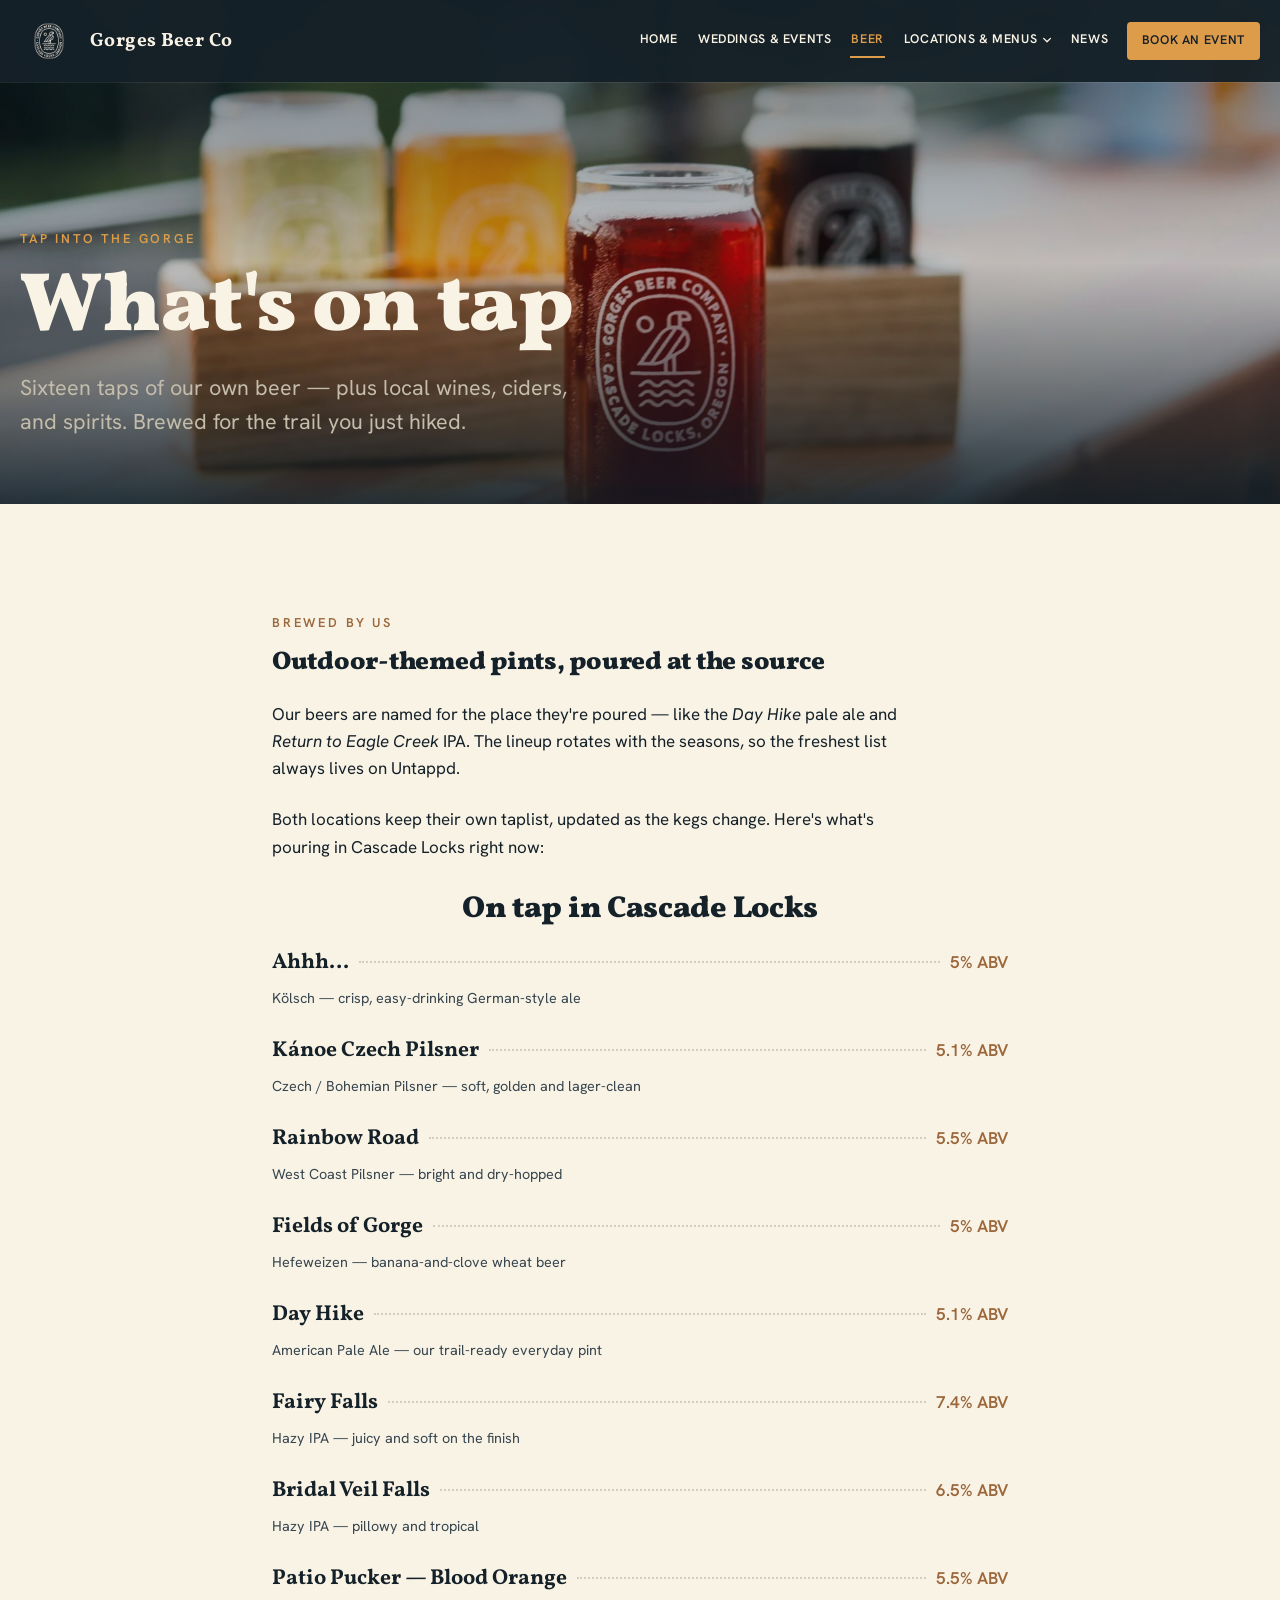
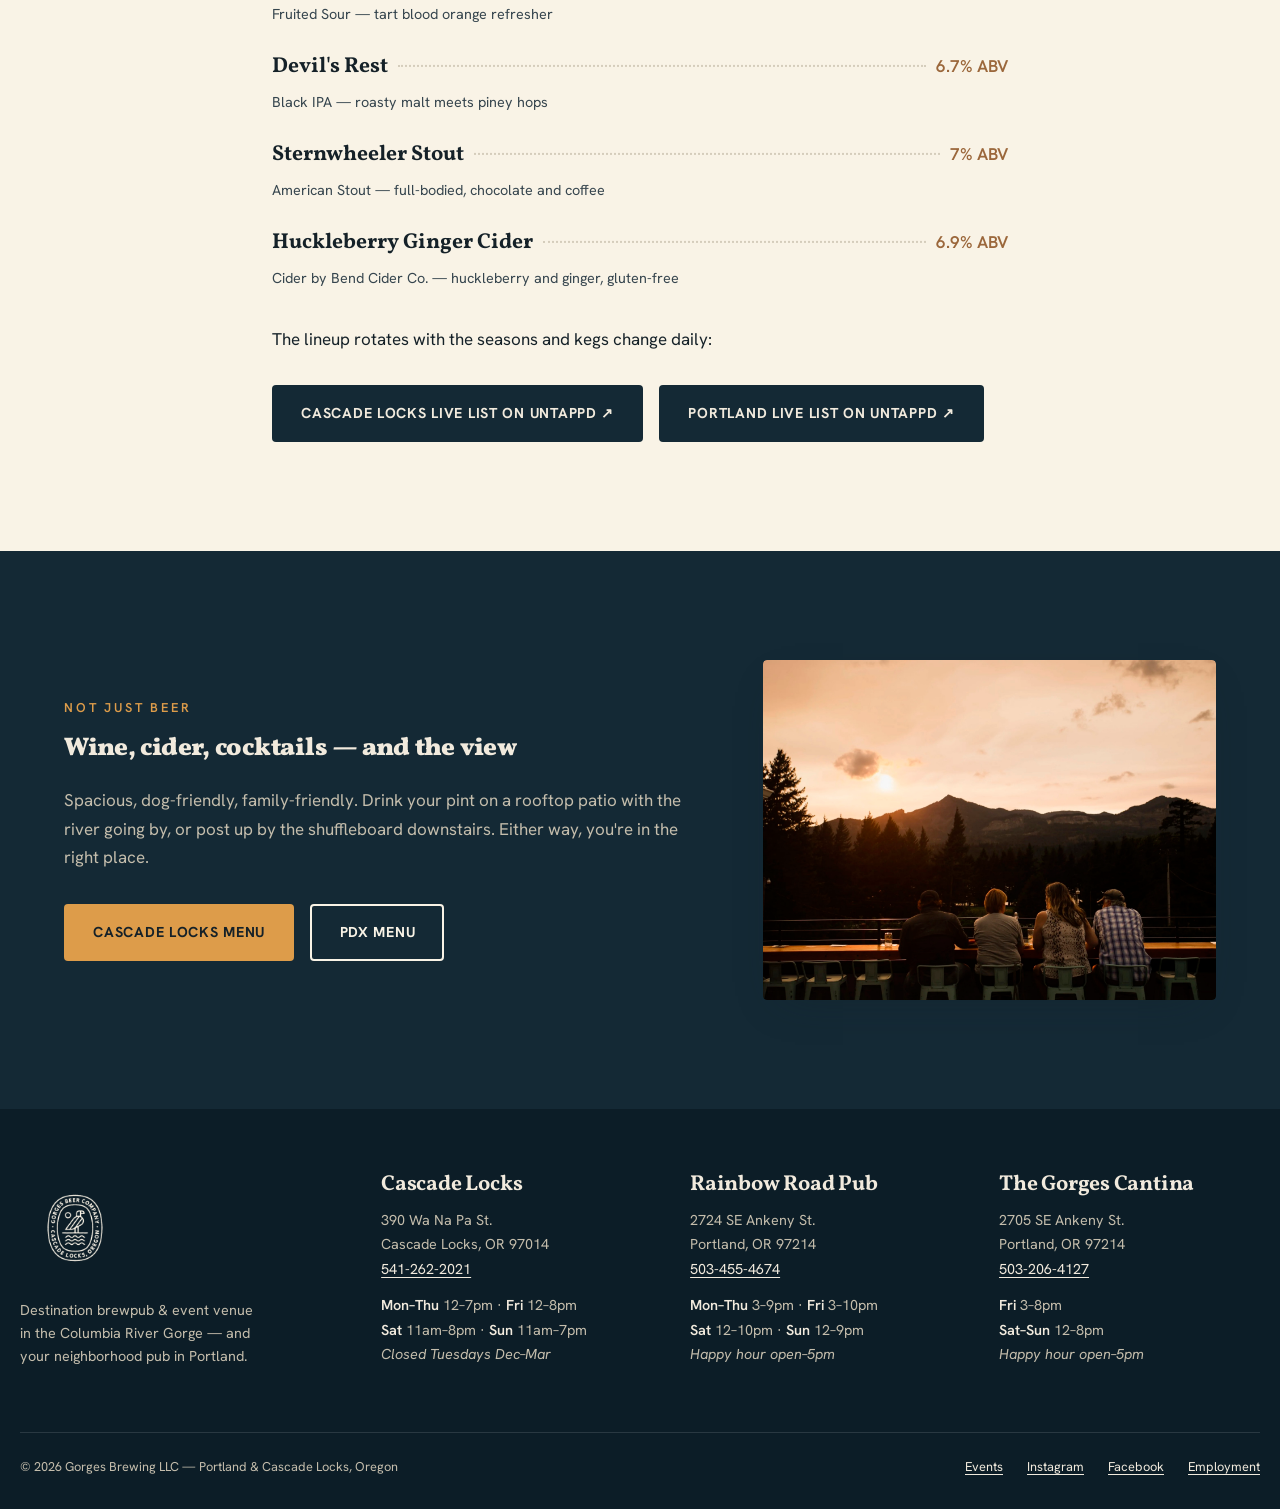
==== commit f26341bf: "Publish client preview from 84147ad" ====
--- a/beer.html
+++ b/beer.html
@@ -164,7 +164,7 @@
           <p class="hours"><strong>Mon–Thu</strong> 3–9pm &middot; <strong>Fri</strong> 3–10pm<br><strong>Sat</strong> 12–10pm &middot; <strong>Sun</strong> 12–9pm<br><em>Happy hour open–5pm</em></p>
         </div>
         <div class="footer-loc">
-          <h3>The Trailhead Patio</h3>
+          <h3>The Gorges Cantina</h3>
           <p>2705 SE Ankeny St.<br>Portland, OR 97214<br><a href="tel:+15032064127">503-206-4127</a></p>
           <p class="hours"><strong>Fri</strong> 3–8pm<br><strong>Sat–Sun</strong> 12–8pm<br><em>Happy hour open–5pm</em></p>
         </div>
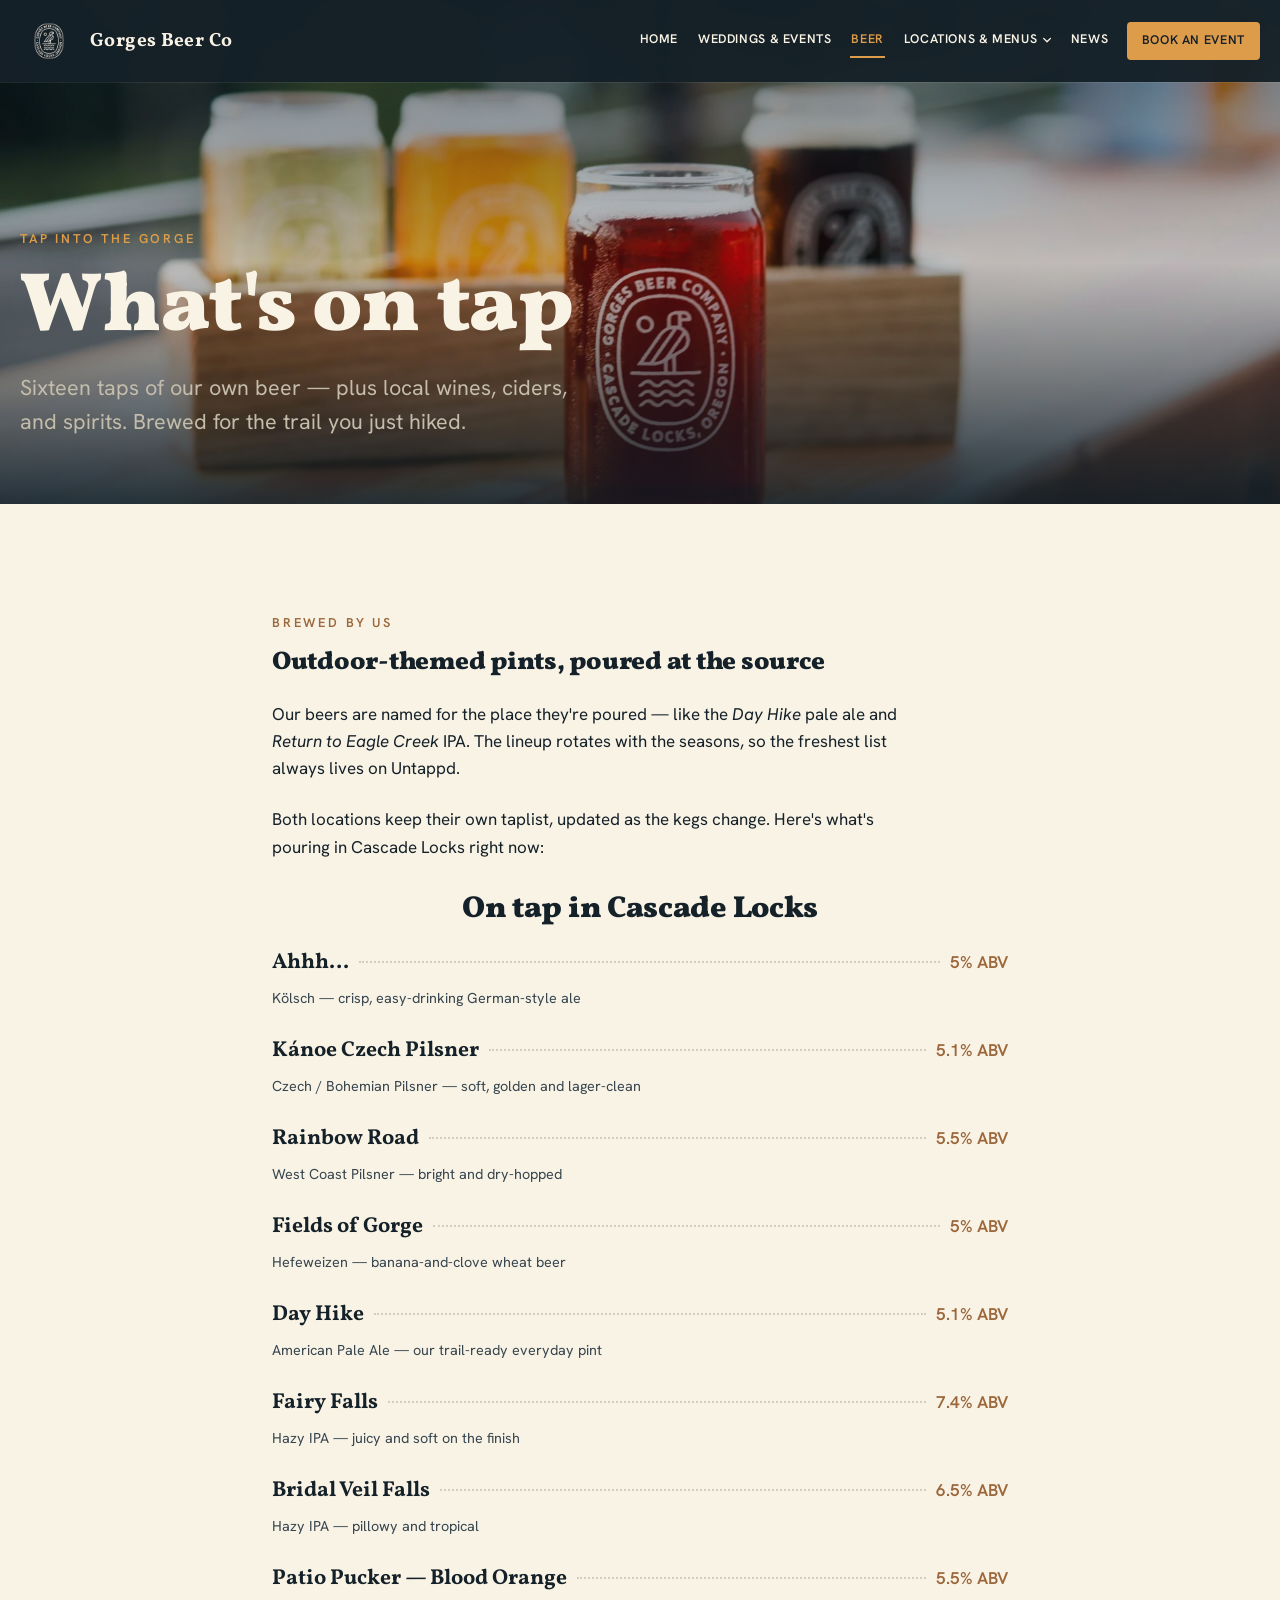
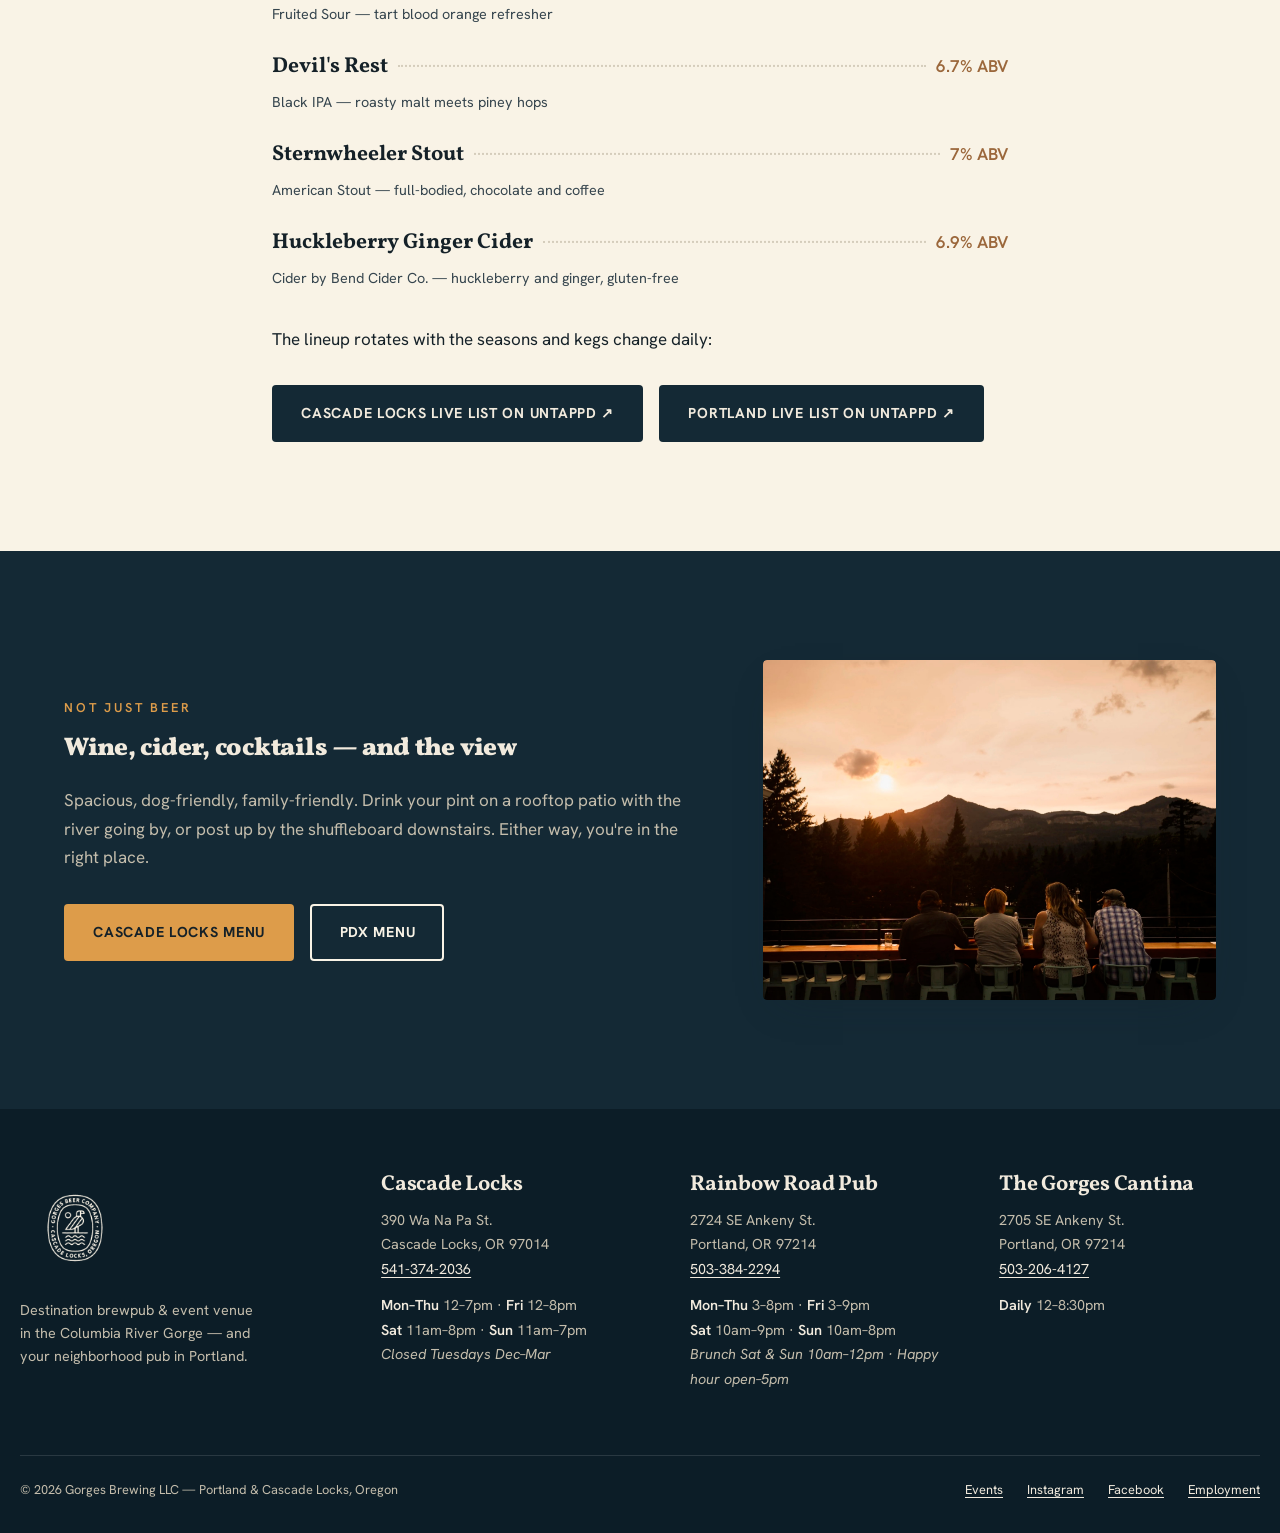
==== commit 03ed4270: "Publish client preview from bc543b2" ====
--- a/beer.html
+++ b/beer.html
@@ -1,13 +1,20 @@
 <!DOCTYPE html>
 <html lang="en">
 <head>
+  <meta name="robots" content="noindex, nofollow">
   <meta charset="UTF-8">
   <meta name="viewport" content="width=device-width, initial-scale=1.0">
-  <meta name="robots" content="noindex, nofollow">
+  <!-- Google Tag Manager -->
+  <script>(function(w,d,s,l,i){w[l]=w[l]||[];w[l].push({'gtm.start':
+  new Date().getTime(),event:'gtm.js'});var f=d.getElementsByTagName(s)[0],
+  j=d.createElement(s),dl=l!='dataLayer'?'&l='+l:'';j.async=true;j.src=
+  'https://www.googletagmanager.com/gtm.js?id='+i+dl;f.parentNode.insertBefore(j,f);
+  })(window,document,'script','dataLayer','GTM-WCTS4HXP');</script>
+  <!-- End Google Tag Manager -->
   <title>What's On Tap — Gorges Beer Co | Brewed in Portland &amp; Poured in the Gorge</title>
   <meta name="description" content="Sixteen rotating taps of Gorges beer — pilsners, IPAs, a hefeweizen and local cider — poured fresh in Cascade Locks, plus local wines and spirits. See the current Cascade Locks taplist, updated as the kegs change.">
   <link rel="icon" href="images/logo-badge-cream.png">
-  <link rel="canonical" href="https://www.gorgesbeer.com/beer.html">
+  <link rel="canonical" href="https://www.gorgesbeer.com/beer">
   <meta property="og:title" content="What's On Tap — Gorges Beer Co">
   <meta property="og:description" content="16 taps of our own beer, plus local wine, cider and spirits — Cascade Locks &amp; Portland.">
   <meta property="og:type" content="website">
@@ -15,6 +22,10 @@
   <link rel="stylesheet" href="css/styles.css">
 </head>
 <body>
+<!-- Google Tag Manager (noscript) -->
+<noscript><iframe src="https://www.googletagmanager.com/ns.html?id=GTM-WCTS4HXP"
+height="0" width="0" style="display:none;visibility:hidden"></iframe></noscript>
+<!-- End Google Tag Manager (noscript) -->
   <a class="skip-link" href="#main">Skip to content</a>
 
   <header class="site-header site-header--solid">
@@ -155,18 +166,18 @@
         </div>
         <div class="footer-loc">
           <h3>Cascade Locks</h3>
-          <p>390 Wa Na Pa St.<br>Cascade Locks, OR 97014<br><a href="tel:+15412622021">541-262-2021</a></p>
+          <p>390 Wa Na Pa St.<br>Cascade Locks, OR 97014<br><a href="tel:+15413742036">541-374-2036</a></p>
           <p class="hours"><strong>Mon–Thu</strong> 12–7pm &middot; <strong>Fri</strong> 12–8pm<br><strong>Sat</strong> 11am–8pm &middot; <strong>Sun</strong> 11am–7pm<br><em>Closed Tuesdays Dec–Mar</em></p>
         </div>
         <div class="footer-loc">
           <h3>Rainbow Road Pub</h3>
-          <p>2724 SE Ankeny St.<br>Portland, OR 97214<br><a href="tel:+15034554674">503-455-4674</a></p>
-          <p class="hours"><strong>Mon–Thu</strong> 3–9pm &middot; <strong>Fri</strong> 3–10pm<br><strong>Sat</strong> 12–10pm &middot; <strong>Sun</strong> 12–9pm<br><em>Happy hour open–5pm</em></p>
+          <p>2724 SE Ankeny St.<br>Portland, OR 97214<br><a href="tel:+15033842294">503-384-2294</a></p>
+          <p class="hours"><strong>Mon–Thu</strong> 3–8pm &middot; <strong>Fri</strong> 3–9pm<br><strong>Sat</strong> 10am–9pm &middot; <strong>Sun</strong> 10am–8pm<br><em>Brunch Sat &amp; Sun 10am–12pm &middot; Happy hour open–5pm</em></p>
         </div>
         <div class="footer-loc">
           <h3>The Gorges Cantina</h3>
           <p>2705 SE Ankeny St.<br>Portland, OR 97214<br><a href="tel:+15032064127">503-206-4127</a></p>
-          <p class="hours"><strong>Fri</strong> 3–8pm<br><strong>Sat–Sun</strong> 12–8pm<br><em>Happy hour open–5pm</em></p>
+          <p class="hours"><strong>Daily</strong> 12–8:30pm</p>
         </div>
       </div>
       <div class="footer-base">
@@ -175,7 +186,7 @@
           <a href="weddings-events.html">Events</a>
           <a href="https://www.instagram.com/gorgesbeer" rel="noopener">Instagram</a>
           <a href="https://www.facebook.com/Gorges-Beer-Co-111196990319168" rel="noopener">Facebook</a>
-          <a href="https://www.gorgesbeer.com/employment-contact" rel="noopener">Employment</a>
+          <a href="employment.html">Employment</a>
         </nav>
       </div>
     </div>
